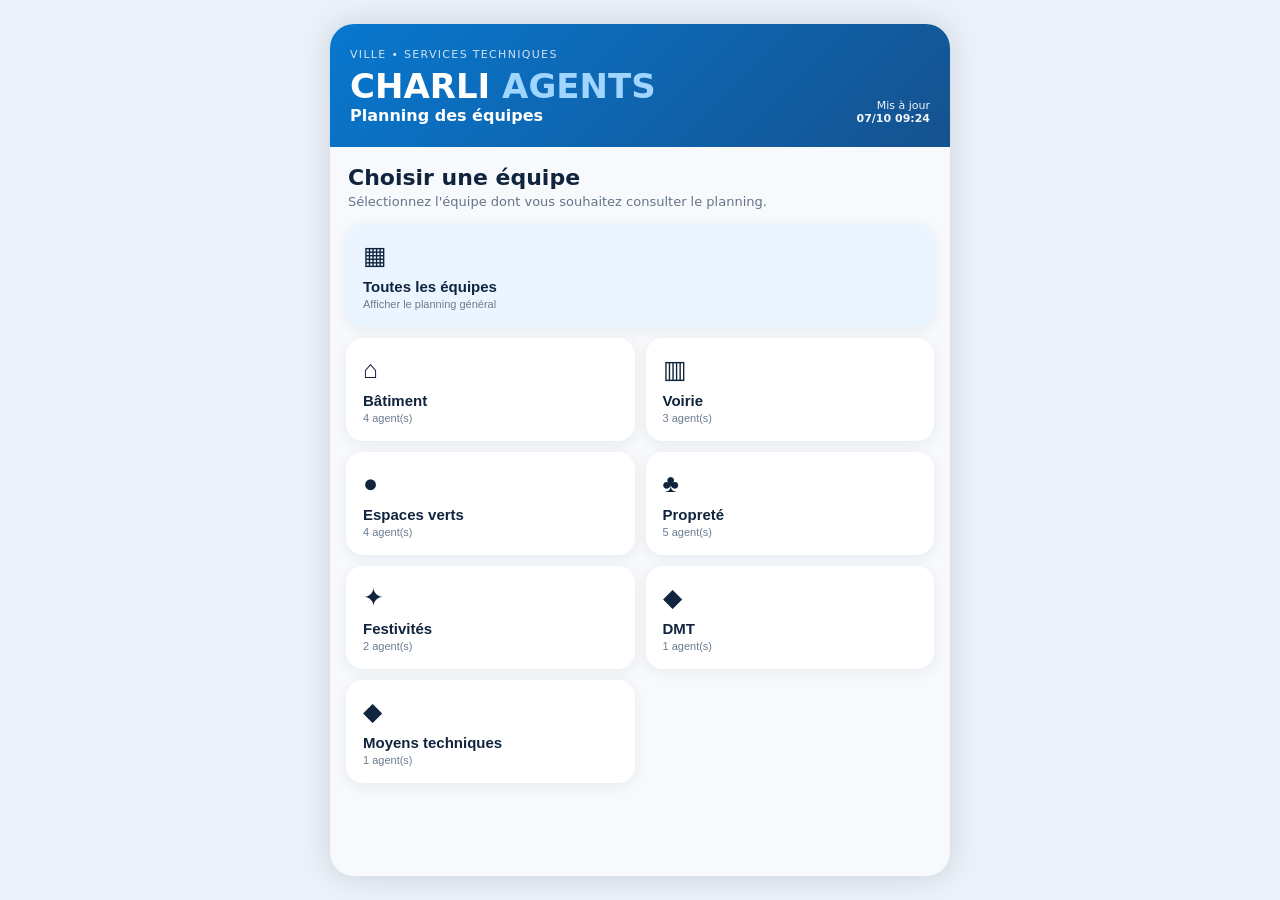
==== agents.html @ bc3964d0 "Add files via upload" ====
<!doctype html><html lang="fr"><head><meta charset="utf-8"><meta name="viewport" content="width=device-width,initial-scale=1,viewport-fit=cover"><meta name="theme-color" content="#0b72c9"><title>CHARLI AGENTS</title><link rel="stylesheet" href="agents.css?v=1"></head><body><div class="app"><header class="hero"><div><div class="eyebrow">VILLE • SERVICES TECHNIQUES</div><h1>CHARLI <span>AGENTS</span></h1><p>Planning des équipes</p></div><div class="updated">Mis à jour<br><b id="updated">—</b></div></header><main id="view"></main></div><script src="agents.js?v=1"></script></body></html>
---- agents.css ----
:root{font-family:Inter,system-ui,-apple-system,Segoe UI,Roboto,Arial,sans-serif;color:#10243e;background:#eaf1f8}*{box-sizing:border-box}body{margin:0}.app{max-width:620px;margin:auto;min-height:100vh;background:#f7f9fc;box-shadow:0 0 30px #0002}.hero{padding:24px 20px 22px;background:linear-gradient(135deg,#0878cf,#15528f);color:#fff;display:flex;justify-content:space-between;align-items:flex-end}.eyebrow{font-size:11px;letter-spacing:.12em;opacity:.8}.hero h1{margin:5px 0 0;font-size:34px}.hero h1 span{color:#9fd5ff}.hero p{margin:0;font-weight:650}.updated{text-align:right;font-size:11px;opacity:.95}main{padding:16px}.intro{margin:2px 2px 15px}.intro h2{margin:0 0 4px;font-size:22px}.intro p{margin:0;color:#64758a;font-size:13px}.grid{display:grid;grid-template-columns:1fr 1fr;gap:11px}.choice{border:0;text-align:left;background:#fff;border-radius:17px;padding:17px;box-shadow:0 3px 14px #16324b12;color:#10243e;min-height:92px}.choice:active{transform:scale(.99)}.choice .ico{font-size:25px;display:block;margin-bottom:8px}.choice b{font-size:15px;display:block}.choice small{font-size:11px;color:#6b7c8f;display:block;margin-top:3px}.choice.all{grid-column:1/-1;background:#eaf5ff}.toolbar{display:flex;gap:8px;margin-bottom:13px;align-items:center}.back{border:0;background:#e5f2ff;color:#0870c4;border-radius:11px;padding:10px 12px;font-weight:800}.context{flex:1;background:#fff;border-radius:11px;padding:9px 11px;box-shadow:0 2px 10px #16324b0d}.context b{font-size:12px;display:block}.context small{font-size:10px;color:#718397}.weektitle{font-size:19px;margin:7px 0 11px}.day{margin-bottom:13px}.dayhead{text-transform:capitalize;font-weight:850;font-size:14px;margin:0 2px 7px;color:#0878cf}.mission{display:block;color:inherit;text-decoration:none;background:#fff;border-radius:15px;padding:13px;margin-bottom:8px;box-shadow:0 3px 14px #16324b12;border-left:4px solid #1688dd}.mission.urgent{border-left-color:#d92532}.mission.watch{border-left-color:#e2a100}.missiontop{display:flex;justify-content:space-between;gap:10px}.mission b{font-size:14px}.mission small{display:block;color:#64758a;font-size:11px;margin-top:4px}.badges{display:flex;gap:5px;flex-wrap:wrap;margin-top:8px}.pill{font-size:10px;padding:5px 8px;border-radius:10px;font-weight:750;background:#e1f0ff;color:#0870c4}.pill.red{background:#ffe5e5;color:#c91e28}.pill.amber{background:#fff2c7;color:#9b6900}.empty{background:#fff;border-radius:15px;padding:28px;text-align:center;color:#75869a}.detailhero,.detailsection{background:#fff;border-radius:17px;padding:15px;box-shadow:0 3px 14px #16324b12;margin-bottom:12px}.detailhero h2{margin:5px 0 6px;font-size:22px}.detailsection h3{margin:0 0 10px;font-size:15px}.fields{display:grid;grid-template-columns:1fr 1fr;gap:8px}.field{background:#f6f8fb;border-radius:10px;padding:9px}.field.wide{grid-column:1/-1}.field small{display:block;color:#718397;font-size:9px;text-transform:uppercase;letter-spacing:.04em}.field div,.field b{display:block;font-size:12px;margin-top:3px;white-space:pre-wrap;word-break:break-word}.progress{height:8px;background:#e9eef4;border-radius:99px;overflow:hidden;margin-top:9px}.progress i{display:block;height:100%;background:#1688dd}.agentlist{display:grid;gap:9px}.agent{border:0;background:#fff;border-radius:15px;padding:14px;text-align:left;box-shadow:0 3px 14px #16324b12;color:#10243e}.agent b{font-size:14px}.agent small{display:block;color:#718397;margin-top:3px}.agent.all{background:#eaf5ff}.note{font-size:11px;color:#718397;margin-top:12px}@media(min-width:700px){body{padding:24px}.app{border-radius:24px;overflow:hidden;min-height:calc(100vh - 48px)}}
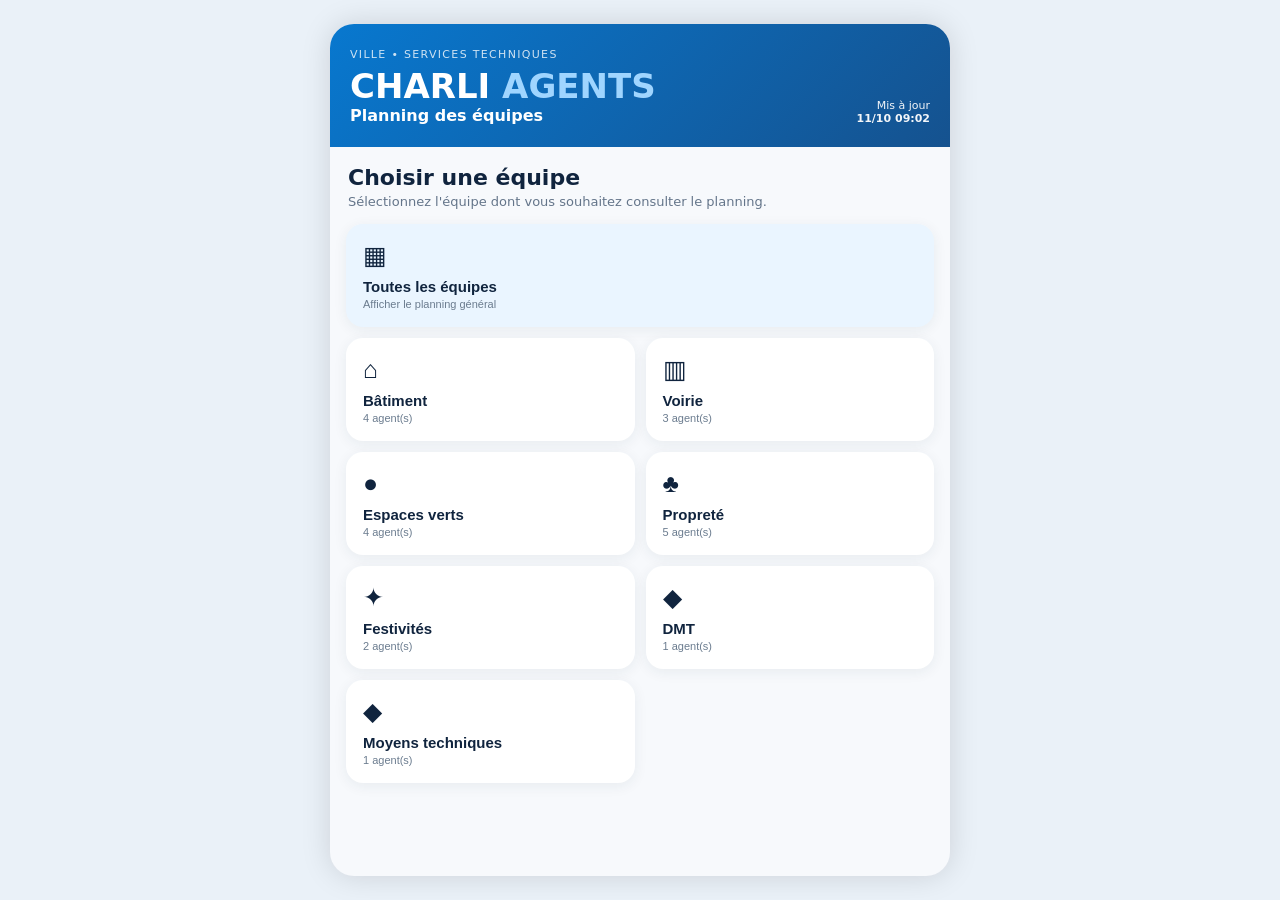
==== commit f3f99728: "Add files via upload" ====
--- a/agents.html
+++ b/agents.html
@@ -1 +1 @@
-<!doctype html><html lang="fr"><head><meta charset="utf-8"><meta name="viewport" content="width=device-width,initial-scale=1,viewport-fit=cover"><meta name="theme-color" content="#0b72c9"><title>CHARLI AGENTS</title><link rel="stylesheet" href="agents.css?v=1"></head><body><div class="app"><header class="hero"><div><div class="eyebrow">VILLE • SERVICES TECHNIQUES</div><h1>CHARLI <span>AGENTS</span></h1><p>Planning des équipes</p></div><div class="updated">Mis à jour<br><b id="updated">—</b></div></header><main id="view"></main></div><script src="agents.js?v=1"></script></body></html>
+<!doctype html><html lang="fr"><head><meta charset="utf-8"><meta name="viewport" content="width=device-width,initial-scale=1,viewport-fit=cover"><meta name="theme-color" content="#0b72c9"><title>CHARLI AGENTS</title><link rel="stylesheet" href="agents.css?v=20261012"></head><body><div class="app"><header class="hero"><div><div class="eyebrow">VILLE • SERVICES TECHNIQUES</div><h1>CHARLI <span>AGENTS</span></h1><p>Planning des équipes</p></div><div class="updated">Mis à jour<br><b id="updated">—</b></div></header><main id="view"></main></div><script src="agents.js?v=20261012"></script></body></html>
--- a/agents.css
+++ b/agents.css
@@ -1 +1,3 @@
 :root{font-family:Inter,system-ui,-apple-system,Segoe UI,Roboto,Arial,sans-serif;color:#10243e;background:#eaf1f8}*{box-sizing:border-box}body{margin:0}.app{max-width:620px;margin:auto;min-height:100vh;background:#f7f9fc;box-shadow:0 0 30px #0002}.hero{padding:24px 20px 22px;background:linear-gradient(135deg,#0878cf,#15528f);color:#fff;display:flex;justify-content:space-between;align-items:flex-end}.eyebrow{font-size:11px;letter-spacing:.12em;opacity:.8}.hero h1{margin:5px 0 0;font-size:34px}.hero h1 span{color:#9fd5ff}.hero p{margin:0;font-weight:650}.updated{text-align:right;font-size:11px;opacity:.95}main{padding:16px}.intro{margin:2px 2px 15px}.intro h2{margin:0 0 4px;font-size:22px}.intro p{margin:0;color:#64758a;font-size:13px}.grid{display:grid;grid-template-columns:1fr 1fr;gap:11px}.choice{border:0;text-align:left;background:#fff;border-radius:17px;padding:17px;box-shadow:0 3px 14px #16324b12;color:#10243e;min-height:92px}.choice:active{transform:scale(.99)}.choice .ico{font-size:25px;display:block;margin-bottom:8px}.choice b{font-size:15px;display:block}.choice small{font-size:11px;color:#6b7c8f;display:block;margin-top:3px}.choice.all{grid-column:1/-1;background:#eaf5ff}.toolbar{display:flex;gap:8px;margin-bottom:13px;align-items:center}.back{border:0;background:#e5f2ff;color:#0870c4;border-radius:11px;padding:10px 12px;font-weight:800}.context{flex:1;background:#fff;border-radius:11px;padding:9px 11px;box-shadow:0 2px 10px #16324b0d}.context b{font-size:12px;display:block}.context small{font-size:10px;color:#718397}.weektitle{font-size:19px;margin:7px 0 11px}.day{margin-bottom:13px}.dayhead{text-transform:capitalize;font-weight:850;font-size:14px;margin:0 2px 7px;color:#0878cf}.mission{display:block;color:inherit;text-decoration:none;background:#fff;border-radius:15px;padding:13px;margin-bottom:8px;box-shadow:0 3px 14px #16324b12;border-left:4px solid #1688dd}.mission.urgent{border-left-color:#d92532}.mission.watch{border-left-color:#e2a100}.missiontop{display:flex;justify-content:space-between;gap:10px}.mission b{font-size:14px}.mission small{display:block;color:#64758a;font-size:11px;margin-top:4px}.badges{display:flex;gap:5px;flex-wrap:wrap;margin-top:8px}.pill{font-size:10px;padding:5px 8px;border-radius:10px;font-weight:750;background:#e1f0ff;color:#0870c4}.pill.red{background:#ffe5e5;color:#c91e28}.pill.amber{background:#fff2c7;color:#9b6900}.empty{background:#fff;border-radius:15px;padding:28px;text-align:center;color:#75869a}.detailhero,.detailsection{background:#fff;border-radius:17px;padding:15px;box-shadow:0 3px 14px #16324b12;margin-bottom:12px}.detailhero h2{margin:5px 0 6px;font-size:22px}.detailsection h3{margin:0 0 10px;font-size:15px}.fields{display:grid;grid-template-columns:1fr 1fr;gap:8px}.field{background:#f6f8fb;border-radius:10px;padding:9px}.field.wide{grid-column:1/-1}.field small{display:block;color:#718397;font-size:9px;text-transform:uppercase;letter-spacing:.04em}.field div,.field b{display:block;font-size:12px;margin-top:3px;white-space:pre-wrap;word-break:break-word}.progress{height:8px;background:#e9eef4;border-radius:99px;overflow:hidden;margin-top:9px}.progress i{display:block;height:100%;background:#1688dd}.agentlist{display:grid;gap:9px}.agent{border:0;background:#fff;border-radius:15px;padding:14px;text-align:left;box-shadow:0 3px 14px #16324b12;color:#10243e}.agent b{font-size:14px}.agent small{display:block;color:#718397;margin-top:3px}.agent.all{background:#eaf5ff}.note{font-size:11px;color:#718397;margin-top:12px}@media(min-width:700px){body{padding:24px}.app{border-radius:24px;overflow:hidden;min-height:calc(100vh - 48px)}}
+
+.weeknav{display:flex;gap:7px;margin:0 0 14px}.weeknav button{flex:1;border:1px solid #c9dff2;border-radius:11px;padding:11px 5px;background:#fff;color:#0870c4;font-weight:750;font-size:12px;cursor:pointer}.weeknav button:disabled{opacity:.45;cursor:default}
